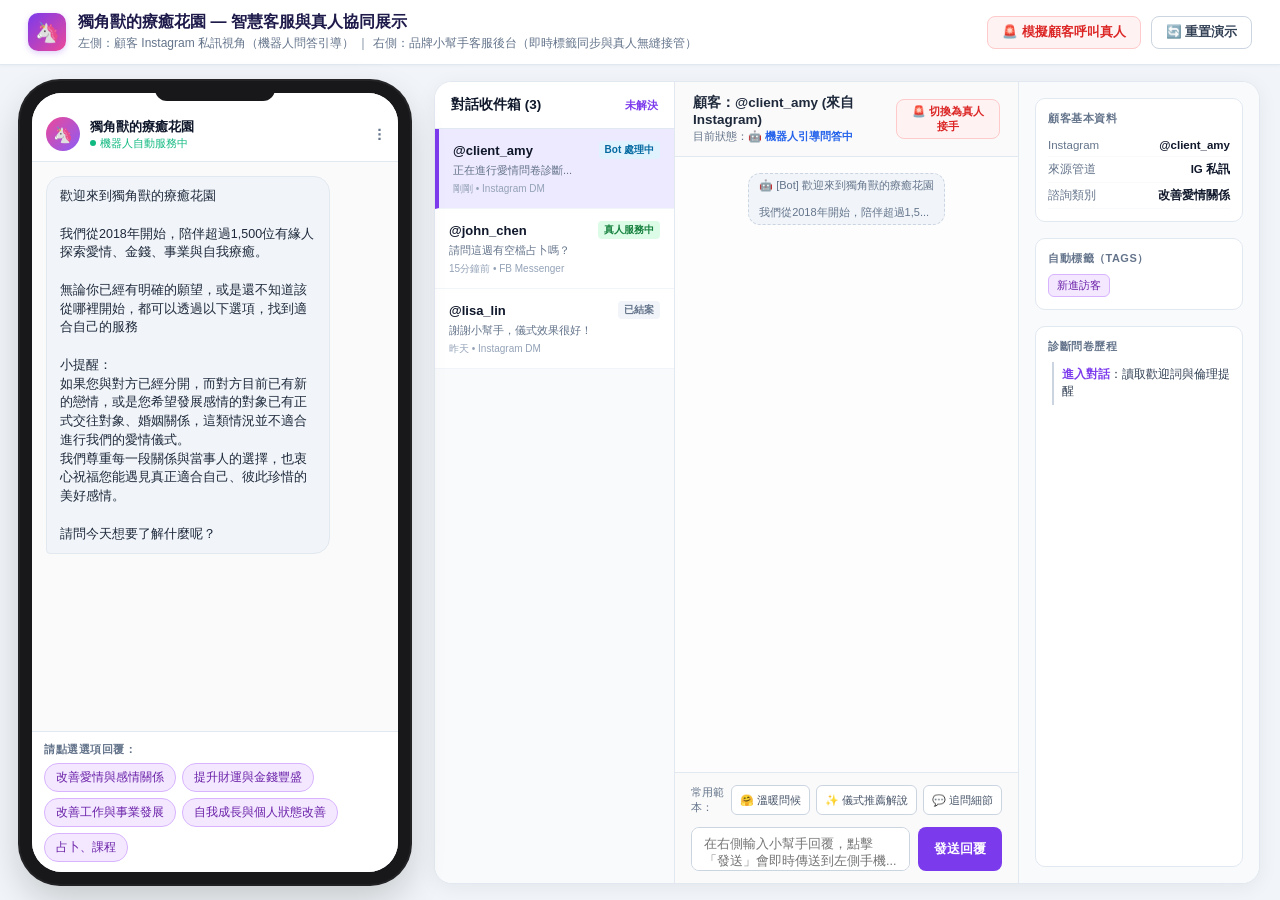
==== Demo.html @ 16fd013e "Add files via upload" ====
<!DOCTYPE html>
<html lang="zh-TW">
<head>
    <meta charset="UTF-8">
    <meta name="viewport" content="width=device-width, initial-scale=1.0">
    <title>獨角獸的療癒花園 - 智慧客服與真人協同系統演示</title>
    <style>
        :root {
            --primary: #7c3aed;
            --primary-light: #f5f3ff;
            --primary-hover: #6d28d9;
            --secondary: #ec4899;
            --bg-gray: #f1f5f9;
            --text-main: #0f172a;
            --text-sub: #64748b;
            --border: #e2e8f0;
            --ig-bubble-bot: #f1f5f9;
            --ig-bubble-user: #8b5cf6;
        }

        * {
            box-sizing: border-box;
            margin: 0;
            padding: 0;
            font-family: -apple-system, BlinkMacSystemFont, "Segoe UI", Roboto, Helvetica, Arial, sans-serif;
        }

        body {
            background-color: var(--bg-gray);
            color: var(--text-main);
            min-height: 100vh;
            display: flex;
            flex-direction: column;
            overflow-x: hidden;
        }

        /* 頂部簡潔導航欄 */
        header {
            background: #ffffff;
            border-bottom: 1px solid var(--border);
            padding: 12px 28px;
            display: flex;
            justify-content: space-between;
            align-items: center;
            box-shadow: 0 1px 3px rgba(0,0,0,0.04);
        }

        .brand-area {
            display: flex;
            align-items: center;
            gap: 12px;
        }

        .brand-icon {
            width: 38px;
            height: 38px;
            border-radius: 10px;
            background: linear-gradient(135deg, #7c3aed, #ec4899);
            display: flex;
            align-items: center;
            justify-content: center;
            font-size: 20px;
            color: white;
            box-shadow: 0 2px 6px rgba(124, 58, 237, 0.25);
        }

        .brand-title h1 {
            font-size: 16px;
            font-weight: 700;
            color: #1e1b4b;
            display: flex;
            align-items: center;
            gap: 8px;
        }

        .brand-title p {
            font-size: 12px;
            color: var(--text-sub);
            margin-top: 2px;
        }

        .header-actions {
            display: flex;
            align-items: center;
            gap: 10px;
        }

        .btn {
            padding: 7px 14px;
            border-radius: 8px;
            font-size: 12.5px;
            font-weight: 600;
            cursor: pointer;
            transition: all 0.15s;
            display: inline-flex;
            align-items: center;
            gap: 6px;
            border: none;
        }

        .btn-outline {
            background: white;
            border: 1px solid #cbd5e1;
            color: #334155;
        }

        .btn-outline:hover {
            background: #f8fafc;
            border-color: #94a3b8;
        }

        .btn-alert {
            background: #fef2f2;
            color: #dc2626;
            border: 1px solid #fecaca;
        }

        .btn-alert:hover {
            background: #fee2e2;
        }

        /* 主要雙欄展示區 */
        main {
            flex: 1;
            max-width: 1560px;
            width: 100%;
            margin: 16px auto;
            padding: 0 20px;
            display: grid;
            grid-template-columns: 390px 1fr;
            gap: 24px;
            align-items: stretch;
            height: calc(100vh - 90px);
            min-height: 720px;
        }

        /* 左側：手機外框 (Instagram DM) */
        .phone-mockup {
            background: #18181b;
            border-radius: 40px;
            padding: 12px;
            box-shadow: 0 16px 36px rgba(0,0,0,0.18), 0 0 0 2px #27272a;
            position: relative;
            display: flex;
            flex-direction: column;
            height: 100%;
        }

        .phone-inner {
            flex: 1;
            background: #ffffff;
            border-radius: 30px;
            overflow: hidden;
            display: flex;
            flex-direction: column;
            position: relative;
        }

        .phone-notch {
            height: 20px;
            background: #18181b;
            width: 120px;
            margin: 0 auto;
            border-bottom-left-radius: 12px;
            border-bottom-right-radius: 12px;
            position: absolute;
            top: 0;
            left: 50%;
            transform: translateX(-50%);
            z-index: 10;
        }

        .ig-header {
            padding: 24px 14px 10px;
            border-bottom: 1px solid var(--border);
            display: flex;
            align-items: center;
            justify-content: space-between;
            background: #fff;
        }

        .ig-profile {
            display: flex;
            align-items: center;
            gap: 10px;
        }

        .ig-avatar {
            width: 34px;
            height: 34px;
            border-radius: 50%;
            background: linear-gradient(135deg, #ec4899, #8b5cf6);
            display: flex;
            align-items: center;
            justify-content: center;
            color: white;
            font-size: 16px;
        }

        .ig-name {
            font-size: 13px;
            font-weight: 700;
        }

        .ig-status {
            font-size: 11px;
            color: #10b981;
            display: flex;
            align-items: center;
            gap: 4px;
            transition: color 0.3s;
        }

        .ig-status::before {
            content: "";
            display: inline-block;
            width: 6px;
            height: 6px;
            background: #10b981;
            border-radius: 50%;
        }

        .ig-status.human-mode {
            color: #ef4444;
        }

        .ig-status.human-mode::before {
            background: #ef4444;
        }

        .chat-area {
            flex: 1;
            padding: 14px;
            overflow-y: auto;
            display: flex;
            flex-direction: column;
            gap: 10px;
            background: #fafafa;
        }

        .msg-bubble {
            max-width: 84%;
            padding: 10px 13px;
            border-radius: 16px;
            font-size: 12.5px;
            line-height: 1.5;
            word-break: break-word;
            animation: fadeIn 0.25s ease;
        }

        @keyframes fadeIn {
            from { opacity: 0; transform: translateY(6px); }
            to { opacity: 1; transform: translateY(0); }
        }

        .bot-msg {
            background: var(--ig-bubble-bot);
            color: #1e293b;
            align-self: flex-start;
            border-bottom-left-radius: 4px;
            border: 1px solid #e2e8f0;
            white-space: pre-wrap;
        }

        .user-msg {
            background: var(--ig-bubble-user);
            color: white;
            align-self: flex-end;
            border-bottom-right-radius: 4px;
        }

        .agent-msg {
            background: #fdf2f8;
            color: #9d174d;
            border: 1.5px solid #fbcfe8;
            align-self: flex-start;
            border-bottom-left-radius: 4px;
            box-shadow: 0 2px 6px rgba(244, 63, 94, 0.08);
        }

        .agent-badge {
            display: inline-block;
            font-size: 10px;
            font-weight: 700;
            background: #f43f5e;
            color: white;
            padding: 2px 6px;
            border-radius: 4px;
            margin-bottom: 4px;
        }

        .quick-replies-area {
            padding: 10px 12px;
            background: #fff;
            border-top: 1px solid #e2e8f0;
            display: flex;
            flex-direction: column;
            gap: 6px;
            max-height: 220px;
            overflow-y: auto;
        }

        .qr-label {
            font-size: 11px;
            font-weight: 600;
            color: var(--text-sub);
            letter-spacing: 0.5px;
        }

        .qr-buttons {
            display: flex;
            flex-wrap: wrap;
            gap: 6px;
        }

        .qr-btn {
            background: #f3e8ff;
            color: #6b21a8;
            border: 1px solid #d8b4fe;
            padding: 6px 11px;
            font-size: 11.5px;
            font-weight: 500;
            border-radius: 14px;
            cursor: pointer;
            transition: all 0.15s;
            text-align: left;
        }

        .qr-btn:hover {
            background: #e9d5ff;
            border-color: #c084fc;
            transform: translateY(-1px);
        }

        .qr-btn.special-agent {
            background: #fef2f2;
            color: #b91c1c;
            border-color: #fca5a5;
            font-weight: 600;
        }

        .qr-btn.special-agent:hover {
            background: #fee2e2;
            border-color: #f87171;
        }

        .recommend-card {
            background: linear-gradient(135deg, #fdf4ff, #faf5ff);
            border: 1.5px solid #d8b4fe;
            border-radius: 14px;
            padding: 12px;
            margin-top: 6px;
            box-shadow: 0 4px 12px rgba(124, 58, 237, 0.08);
        }

        .recommend-title {
            font-size: 12.5px;
            font-weight: 700;
            color: #7e22ce;
            display: flex;
            align-items: center;
            gap: 6px;
            margin-bottom: 6px;
        }

        .recommend-body {
            font-size: 11.5px;
            color: #3b0764;
            line-height: 1.6;
            white-space: pre-wrap;
        }

        /* 右側：真人客服工作台 (Chatwoot 介面風格) */
        .chatwoot-window {
            background: white;
            border-radius: 18px;
            box-shadow: 0 4px 20px rgba(0,0,0,0.06);
            border: 1px solid var(--border);
            height: 100%;
            display: grid;
            grid-template-columns: 240px 1fr 240px;
            overflow: hidden;
        }

        /* 欄 1: 對話收件箱清單 */
        .cw-inbox-col {
            border-right: 1px solid var(--border);
            background: #f8fafc;
            display: flex;
            flex-direction: column;
        }

        .cw-inbox-header {
            padding: 14px 16px;
            border-bottom: 1px solid var(--border);
            font-weight: 700;
            font-size: 13.5px;
            display: flex;
            justify-content: space-between;
            align-items: center;
            background: #fff;
        }

        .cw-conv-list {
            flex: 1;
            overflow-y: auto;
        }

        .cw-conv-item {
            padding: 12px 14px;
            border-bottom: 1px solid #f1f5f9;
            cursor: pointer;
            transition: all 0.15s;
            background: white;
        }

        .cw-conv-item:hover {
            background: #f8fafc;
        }

        .cw-conv-item.active {
            background: #ede9fe;
            border-left: 4px solid var(--primary);
        }

        .cw-conv-name {
            font-size: 13px;
            font-weight: 700;
            display: flex;
            justify-content: space-between;
            align-items: center;
        }

        .cw-conv-preview {
            font-size: 11px;
            color: var(--text-sub);
            margin-top: 4px;
            overflow: hidden;
            text-overflow: ellipsis;
            white-space: nowrap;
        }

        .cw-status-badge {
            font-size: 10px;
            padding: 2px 6px;
            border-radius: 4px;
            font-weight: 600;
        }

        .badge-bot {
            background: #e0f2fe;
            color: #0369a1;
        }

        .badge-human-waiting {
            background: #fee2e2;
            color: #b91c1c;
            animation: pulse 1.5s infinite;
        }

        .badge-human-chatting {
            background: #dcfce7;
            color: #15803d;
        }

        @keyframes pulse {
            0% { transform: scale(0.96); opacity: 0.85; }
            50% { transform: scale(1.04); opacity: 1; }
            100% { transform: scale(0.96); opacity: 0.85; }
        }

        /* 欄 2: 中間主對話視窗 */
        .cw-chat-col {
            display: flex;
            flex-direction: column;
            background: #ffffff;
            border-right: 1px solid var(--border);
        }

        .cw-chat-header {
            padding: 12px 18px;
            border-bottom: 1px solid var(--border);
            display: flex;
            justify-content: space-between;
            align-items: center;
            background: #fafafa;
        }

        .cw-user-meta {
            font-size: 13.5px;
            font-weight: 700;
            color: #1e293b;
        }

        .cw-chat-messages {
            flex: 1;
            padding: 16px;
            overflow-y: auto;
            display: flex;
            flex-direction: column;
            gap: 10px;
            background: #fdfdfd;
        }

        .cw-bubble-system {
            align-self: center;
            background: #f1f5f9;
            color: #64748b;
            font-size: 11px;
            padding: 4px 10px;
            border-radius: 12px;
            border: 1px dashed #cbd5e1;
        }

        .cw-bubble-user {
            align-self: flex-start;
            background: #f1f5f9;
            color: #1e293b;
            padding: 8px 12px;
            border-radius: 10px;
            font-size: 12px;
            max-width: 80%;
            line-height: 1.4;
        }

        .cw-bubble-agent {
            align-self: flex-end;
            background: #ede9fe;
            color: #5b21b6;
            padding: 8px 12px;
            border-radius: 10px;
            font-size: 12px;
            max-width: 80%;
            line-height: 1.4;
            border: 1px solid #ddd6fe;
        }

        .cw-composer {
            padding: 12px 16px;
            border-top: 1px solid var(--border);
            display: flex;
            flex-direction: column;
            gap: 8px;
            background: #fafafa;
        }

        .cw-quick-canned {
            display: flex;
            gap: 6px;
            overflow-x: auto;
            padding-bottom: 4px;
        }

        .canned-btn {
            background: white;
            border: 1px solid #cbd5e1;
            color: #475569;
            padding: 4px 8px;
            border-radius: 6px;
            font-size: 11px;
            cursor: pointer;
            white-space: nowrap;
        }

        .canned-btn:hover {
            background: #f1f5f9;
            border-color: #94a3b8;
        }

        .cw-input-box {
            display: flex;
            gap: 8px;
        }

        .cw-textarea {
            flex: 1;
            border: 1px solid #cbd5e1;
            border-radius: 8px;
            padding: 8px 12px;
            font-size: 12.5px;
            resize: none;
            height: 44px;
            outline: none;
        }

        .cw-textarea:focus {
            border-color: var(--primary);
        }

        .cw-send-btn {
            background: var(--primary);
            color: white;
            border: none;
            border-radius: 8px;
            padding: 0 16px;
            font-size: 12.5px;
            font-weight: 600;
            cursor: pointer;
            transition: background 0.15s;
        }

        .cw-send-btn:hover {
            background: var(--primary-hover);
        }

        /* 欄 3: 顧客檔案與自動收集標籤 */
        .cw-profile-col {
            padding: 16px;
            background: #f8fafc;
            overflow-y: auto;
            font-size: 12px;
            display: flex;
            flex-direction: column;
            gap: 16px;
        }

        .cw-profile-card {
            background: white;
            border: 1px solid var(--border);
            border-radius: 10px;
            padding: 12px;
        }

        .cw-profile-card h5 {
            font-size: 11px;
            text-transform: uppercase;
            color: var(--text-sub);
            margin-bottom: 8px;
            letter-spacing: 0.5px;
            display: flex;
            justify-content: space-between;
        }

        .cw-attr-row {
            display: flex;
            justify-content: space-between;
            padding: 5px 0;
            border-bottom: 1px solid #f8fafc;
            font-size: 11.5px;
        }

        .cw-attr-label {
            color: var(--text-sub);
        }

        .cw-attr-val {
            font-weight: 600;
            color: var(--text-main);
            text-align: right;
            max-width: 120px;
            word-break: break-all;
        }

        .tag-list {
            display: flex;
            flex-wrap: wrap;
            gap: 6px;
        }

        .user-tag {
            background: #f3e8ff;
            border: 1px solid #d8b4fe;
            color: #6b21a8;
            padding: 3px 8px;
            border-radius: 6px;
            font-size: 11px;
            font-weight: 500;
        }

        .diagnosis-timeline {
            font-size: 11.5px;
            color: #334155;
            line-height: 1.5;
        }

        .timeline-step {
            padding: 4px 0;
            border-left: 2px solid #cbd5e1;
            padding-left: 8px;
            margin-left: 4px;
            margin-bottom: 4px;
        }

        .timeline-step strong {
            color: var(--primary);
        }
    </style>
</head>
<body>

    <header>
        <div class="brand-area">
            <div class="brand-icon">🦄</div>
            <div class="brand-title">
                <h1>獨角獸的療癒花園 — 智慧客服與真人協同展示</h1>
                <p>左側：顧客 Instagram 私訊視角（機器人問答引導） ｜ 右側：品牌小幫手客服後台（即時標籤同步與真人無縫接管）</p>
            </div>
        </div>
        <div class="header-actions">
            <button class="btn btn-alert" onclick="triggerHumanRequest()">🚨 模擬顧客呼叫真人</button>
            <button class="btn btn-outline" onclick="restartDemo()">🔄 重置演示</button>
        </div>
    </header>

    <main>
        <!-- 左側：手機外框 (Instagram DM) -->
        <div class="phone-mockup">
            <div class="phone-notch"></div>
            <div class="phone-inner">
                <div class="ig-header">
                    <div class="ig-profile">
                        <div class="ig-avatar">🦄</div>
                        <div>
                            <div class="ig-name">獨角獸的療癒花園</div>
                            <div class="ig-status" id="igStatusText">機器人自動服務中</div>
                        </div>
                    </div>
                    <div style="font-size: 18px; color: #64748b; cursor: pointer;" onclick="restartDemo()">⋮</div>
                </div>

                <div class="chat-area" id="chat"></div>

                <!-- 快速回覆按鈕區 -->
                <div class="quick-replies-area" id="quickReplies">
                    <div class="qr-label">請點選選項回覆：</div>
                    <div class="qr-buttons" id="qrButtons"></div>
                </div>
            </div>
        </div>

        <!-- 右側：真人客服工作台 (Chatwoot 介面風格) -->
        <div class="chatwoot-window">
            <!-- 欄 1: 對話收件箱清單 -->
            <div class="cw-inbox-col">
                <div class="cw-inbox-header">
                    <span>對話收件箱 (3)</span>
                    <span style="font-size: 11px; color: var(--primary); font-weight: 600;">未解決</span>
                </div>
                <div class="cw-conv-list">
                    <div class="cw-conv-item active" id="convItemActive">
                        <div class="cw-conv-name">
                            <span>@client_amy</span>
                            <span class="cw-status-badge badge-bot" id="cwConvBadge">Bot 處理中</span>
                        </div>
                        <div class="cw-conv-preview" id="cwConvPreview">正在進行愛情問卷診斷...</div>
                        <div style="font-size: 10px; color: #94a3b8; margin-top: 4px;">剛剛 • Instagram DM</div>
                    </div>

                    <div class="cw-conv-item">
                        <div class="cw-conv-name">
                            <span>@john_chen</span>
                            <span class="cw-status-badge badge-human-chatting">真人服務中</span>
                        </div>
                        <div class="cw-conv-preview">請問這週有空檔占卜嗎？</div>
                        <div style="font-size: 10px; color: #94a3b8; margin-top: 4px;">15分鐘前 • FB Messenger</div>
                    </div>

                    <div class="cw-conv-item">
                        <div class="cw-conv-name">
                            <span>@lisa_lin</span>
                            <span class="cw-status-badge" style="background:#f1f5f9; color:#64748b;">已結案</span>
                        </div>
                        <div class="cw-conv-preview">謝謝小幫手，儀式效果很好！</div>
                        <div style="font-size: 10px; color: #94a3b8; margin-top: 4px;">昨天 • Instagram DM</div>
                    </div>
                </div>
            </div>

            <!-- 欄 2: 中間對話視窗與真人回覆框 -->
            <div class="cw-chat-col">
                <div class="cw-chat-header">
                    <div>
                        <div class="cw-user-meta">顧客：@client_amy (來自 Instagram)</div>
                        <div style="font-size: 11px; color: #64748b; margin-top: 2px;">
                            目前狀態：<span id="cwHeaderStatus" style="font-weight: 600; color: #2563eb;">🤖 機器人引導問答中</span>
                        </div>
                    </div>
                    <button class="btn btn-alert" style="font-size: 11px; padding: 4px 10px;" onclick="takeoverByAgent()">🚨 切換為真人接手</button>
                </div>

                <div class="cw-chat-messages" id="cwChatMessages"></div>

                <!-- 客服輸入框與快速回覆模板 -->
                <div class="cw-composer">
                    <div class="cw-quick-canned">
                        <span style="font-size: 11px; color: #64748b; align-self: center;">常用範本：</span>
                        <button class="canned-btn" onclick="applyCanned('您好！我是小幫手佩佩，看到您目前的感情狀況，想先抱抱您，請問有什麼細節想先跟小幫手聊聊嗎？')">🤗 溫暖問候</button>
                        <button class="canned-btn" onclick="applyCanned('收到您的願望！這項能量補充儀式在我們學員中反饋非常好，通常2-3週會有明顯的氛圍改變喔！')">✨ 儀式推薦解說</button>
                        <button class="canned-btn" onclick="applyCanned('方便請教您與對方目前是否有保持最基本的傳訊呢？')">💬 追問細節</button>
                    </div>

                    <div class="cw-input-box">
                        <textarea class="cw-textarea" id="agentInput" placeholder="在右側輸入小幫手回覆，點擊「發送」會即時傳送到左側手機..."></textarea>
                        <button class="cw-send-btn" onclick="sendAgentMessage()">發送回覆</button>
                    </div>
                </div>
            </div>

            <!-- 欄 3: 顧客檔案與自動收集標籤 -->
            <div class="cw-profile-col">
                <div class="cw-profile-card">
                    <h5>顧客基本資料</h5>
                    <div class="cw-attr-row">
                        <span class="cw-attr-label">Instagram</span>
                        <span class="cw-attr-val">@client_amy</span>
                    </div>
                    <div class="cw-attr-row">
                        <span class="cw-attr-label">來源管道</span>
                        <span class="cw-attr-val">IG 私訊</span>
                    </div>
                    <div class="cw-attr-row">
                        <span class="cw-attr-label">諮詢類別</span>
                        <span class="cw-attr-val" id="profileCategory">改善愛情關係</span>
                    </div>
                </div>

                <div class="cw-profile-card">
                    <h5>自動標籤（Tags）</h5>
                    <div class="tag-list" id="profileTags">
                        <span class="user-tag">新進訪客</span>
                    </div>
                </div>

                <div class="cw-profile-card" style="flex: 1;">
                    <h5>診斷問卷歷程</h5>
                    <div class="diagnosis-timeline" id="profileTimeline">
                        <div class="timeline-step"><strong>進入對話</strong>：讀取歡迎詞與倫理提醒</div>
                    </div>
                </div>
            </div>
        </div>
    </main>

    <script>
        const FLOW_DATA = {"welcome_message": "歡迎來到獨角獸的療癒花園\n\n我們從2018年開始，陪伴超過1,500位有緣人探索愛情、金錢、事業與自我療癒。\n\n無論你已經有明確的願望，或是還不知道該從哪裡開始，都可以透過以下選項，找到適合自己的服務\n\n小提醒：\n如果您與對方已經分開，而對方目前已有新的戀情，或是您希望發展感情的對象已有正式交往對象、婚姻關係，這類情況並不適合進行我們的愛情儀式。\n我們尊重每一段關係與當事人的選擇，也衷心祝福您能遇見真正適合自己、彼此珍惜的美好感情。\n\n請問今天想要了解什麼呢？", "main_menu": ["改善愛情與感情關係", "提升財運與金錢豐盛", "改善工作與事業發展", "自我成長與個人狀態改善", "占卜、課程"], "love_relationships": [{"category_name": "已婚", "q1": {"title": "請問你目前最希望改善婚姻中的哪個部分？", "options": ["夫妻感情冷淡、缺乏親密感", "經常爭吵、溝通不順暢", "缺乏信任、安全感不足", "希望增加甜蜜、浪漫與幸福感", "希望伴侶更重視自己、願意付出", "第三者介入或外界干擾", "希望婚姻更加穩定、長久", "對方提出離婚、關係面臨危機"]}, "q2": {"title": "為了更了解你們目前的婚姻狀況，請問你們現在的相處模式是？", "options": ["目前同住，每天都有互動", "目前同住，但很少交流", "因工作或其他原因分隔兩地", "已經分居，但仍有聯絡", "已經分居，幾乎沒有聯絡", "正在討論分居或離婚", "親友介入、干擾婚姻"]}, "q3": {"title": "請問你們目前的婚姻問題，已經持續多久了？", "options": ["一個月以內", "一至三個月", "三至六個月", "半年至一年", "一至三年", "三至五年", "五年以上", "從結婚前就一直存在"]}, "q4": {"title": "如果婚姻關係能夠朝著你期待的方向改善，你最希望實現什麼願望？", "wishes": [{"option": "重新找回戀愛時的甜蜜與浪漫", "recommendation": "推薦產品：\n\n親密愛人小儀式\n30天主題式能量補充（雙方）：感情升溫／關係和諧／關係修復／穩定彼此的情感連結\n30天伴侶關係療癒"}, {"option": "希望伴侶願意共同努力、用心經營婚姻", "recommendation": "推薦產品：\n\n愛情整體關係能量調整\n30天主題式能量補充（雙方）：提升對未來的共識／減少誤會與衝突／關係和諧／關係修復\n30天伴侶關係療癒"}, {"option": "改善溝通，減少爭吵與誤會、找到共識", "recommendation": "推薦產品：\n\n愛情整體關係能量調整\n30天主題式能量補充（雙方）：提升對未來的共識／減少誤會與衝突／溝通順暢／溫柔對待彼此\n30天水星魔法儀式"}, {"option": "修復過去的傷害，重新建立信任與安全感", "recommendation": "推薦產品：\n\n愛情整體關係能量調整\n30天主題式能量補充（雙方）：關係修復／清理負面連結／穩定彼此的情感連結／放下過往心結與疙瘩\n30天伴侶關係療癒"}, {"option": "減少第三者或外界因素對婚姻的干擾", "recommendation": "推薦產品：\n\n愛情整體關係能量調整\n30天主題式能量補充（雙方）：保護關係、避免流言蜚語的介入／清理外界對關係的負向干擾／強化關係中的忠誠／提升對彼此的專一／穩定彼此的情感連結\n30天伴侶關係療癒"}, {"option": "化解離婚危機，讓婚姻重新恢復穩定", "recommendation": "推薦產品：\n\n愛情整體關係能量調整\n30天伴侶關係療癒\n30天水星魔法儀式\n30天土星魔法療癒"}]}}, {"category_name": "交往中，但感情出現問題", "q1": {"title": "請問你們目前最主要的感情問題是什麼？", "options": ["對方變得冷淡、互動減少", "經常爭吵、溝通不順暢", "缺乏信任、容易猜疑", "對方不夠主動、不願意付出", "第三者介入或外界干擾", "感情逐漸變淡、缺乏甜蜜感", "對未來沒有共識、關係停滯", "對方提出分手、關係面臨危機"]}, "q2": {"title": "請問你們目前的互動狀況是？", "options": ["每天都有聯絡，但互動冷淡", "每天都有聯絡，但經常爭吵", "偶爾聯絡，互動明顯減少", "對方經常不讀不回、逃避溝通", "遠距離交往，互動受到影響", "目前處於冷戰或暫時不聯絡", "對方提出暫時分開、需要空間", "為了同樣的問題反覆爭吵，不知道該怎麼處理", "為了邊界感爭吵"]}, "q3": {"title": "請問你們目前的感情問題，已經持續多久了？", "options": ["一個月以內", "一至三個月", "三至六個月", "半年至一年", "一至三年", "三年以上"]}, "q4": {"title": "如果感情能夠朝著你期待的方向發展，你最希望實現什麼願望？", "wishes": [{"option": "感情回溫、關係熱絡", "recommendation": "推薦產品：\n\n感情美滿小儀式\n30天主題式能量補充（雙方）：感情升溫／關係和諧／減少誤會與衝突\n30天伴侶關係療癒"}, {"option": "改善溝通方式，減少爭吵與誤會", "recommendation": "推薦產品：\n\n愛情整體關係能量調整\n30天主題式能量補充（雙方）：溝通順暢／減少誤會與衝突／提升對彼此的包容與理解\n30天水星魔法儀式"}, {"option": "修復過去的心結，重新建立信任與安全感", "recommendation": "推薦產品：\n\n聖光人際關係斷捨離-指定對象\n30天主題式能量補充（雙方）：放下過往心結與疙瘩／清理負面連結／關係修復／信任重建\n30天伴侶關係療癒"}, {"option": "減少第三者或外界因素對感情的干擾", "recommendation": "推薦產品：\n\n聖光人際關係斷捨離-指定對象（第三者）／聖光人際關係斷捨離-不指定對象（清理外界干擾）\n30天主題式能量補充（雙方）：清理外界對關係的負向干擾／保護關係、避免流言蜚語的介入／穩定彼此的情感連結\n30天土星魔法療癒"}, {"option": "希望感情更加穩定，順利進入下一個階段", "recommendation": "推薦產品：\n\n愛情整體關係能量調整\n30天主題式能量補充（雙方）：提升對未來的共識／關係健康發展／順利結婚\n30天伴侶關係療癒"}, {"option": "化解分手危機，讓彼此願意繼續經營感情", "recommendation": "推薦產品：\n\n愛情整體關係能量調整\n30天伴侶關係療癒\n30天水星魔法儀式\n30天土星魔法療癒"}]}}, {"category_name": "已經分手，希望復合", "q1": {"title": "請問你們目前最主要的復合阻礙是什麼？", "options": ["對方已經不願意聯絡", "對方封鎖我、拒絕溝通", "過去經常爭吵、累積許多心結", "第三者介入或外界干擾", "對方已經不愛我、感情變淡", "因為誤會或信任問題而分手", "不清楚對方為什麼提出分手/不願意復合"]}, "q2": {"title": "請問你們分手後，目前的聯絡狀況是？", "options": ["每天都有聯絡互動，相處跟分手前差不多", "偶爾聯絡，對方願意回覆", "偶爾聯絡，但對方態度冷淡", "已經沒有聯絡，但沒有封鎖", "對方已經封鎖我", "對方明確表示不希望再聯絡", "分手後仍然同住或有生活上的往來", "分手後仍然維持性關係", "有共同友人/工作的交集"]}, "q3": {"title": "請問你們已經分手多久了？", "options": ["一週以內", "一週至一個月", "一至三個月", "三至六個月", "半年至一年", "一至三年", "三年以上", "分分合合，已經不只一次分手"]}, "q4": {"title": "如果這段感情有機會重新開始，你目前最希望實現什麼願望？", "wishes": [{"option": "希望對方解除封鎖、恢復聯絡", "recommendation": "推薦產品：\n\n30天主題式能量補充（雙方）：增加聯絡機會／溝通順暢／關係修復／增加復合的契機／增加對彼此的想念\n30天伴侶關係療癒\n30天水星魔法儀式"}, {"option": "希望增加聯絡、重新建立互動", "recommendation": "推薦產品：\n\n愛情整體關係能量調整\n30天主題式能量補充（雙方）：增加聯絡機會／增加相處機會／穩定彼此的情感連結／增加復合的契機\n30天伴侶關係療癒"}, {"option": "希望化解過去的誤會與心結", "recommendation": "推薦產品：\n\n聖光人際關係斷捨離-指定對象\n30天主題式能量補充（雙方）：放下過往心結與疙瘩／清理負面連結／溝通順暢／增加復合的契機\n30天伴侶關係療癒"}, {"option": "希望減少第三者或外界因素的干擾", "recommendation": "推薦產品：\n\n愛情整體關係能量調整\n30天主題式能量補充（雙方）：保護關係、避免流言蜚語的介入／清理外界對關係的負向干擾／強化關係中的忠誠／提升對彼此的專一／穩定彼此的情感連結\n30天伴侶關係療癒"}, {"option": "希望順利復合，重新建立穩定的感情", "recommendation": "推薦產品：\n\n愛情整體關係能量調整\n30天主題式能量補充（雙方）：溝通順暢／穩定彼此的情感連結／提升彼此的愛意／增加復合的轉機／增加復合的契機\n30天伴侶關係療癒"}]}}, {"category_name": "曖昧中，希望進一步發展", "q1": {"title": "請問你目前最希望改善哪個部分？", "options": ["希望增加聊天與見面的機會", "希望確認交往關係", "對方忽冷忽熱、態度不明確", "擔心對方同時與其他人曖昧", "希望彼此更加親密、增加甜蜜感"]}, "q2": {"title": "請問你們目前的互動狀況是？", "options": ["每天聊天，也經常見面", "每天聊天，但很少見面", "偶爾聊天，有時會約會", "大多是我主動聯絡對方", "對方會主動，但忽冷忽熱", "最近互動明顯減少", "已經很久沒有聯絡", "曾經告白過，但被拒絕", "沒有接受對方曾經的告白"]}, "q3": {"title": "請問你們目前的曖昧關係，已經持續多久了？", "options": ["一個月以內", "一至三個月", "三至六個月", "半年至一年", "一至兩年", "兩年以上", "曾經曖昧中斷，最近重新開始互動"]}, "q4": {"title": "你最希望這段曖昧關係接下來有什麼進展？", "wishes": [{"option": "增加聊天、約會與相處的機會", "recommendation": "推薦產品：\n\n精靈魔法療癒儀式\n30天主題式能量補充（雙方）：感情升溫／增加聯絡機會／增加相處機會\n30天伴侶關係療癒"}, {"option": "希望雙方確認心意，順利成為戀人", "recommendation": "推薦產品：\n\n精靈魔法療癒儀式\n30天主題式能量補充（雙方）：穩定彼此的情感連結／關係健康發展／感情升溫\n30天伴侶關係療癒"}, {"option": "關係更親近，有機會確認交往關係", "recommendation": "推薦產品：\n\n愛情整體關係能量調整\n30天主題式能量補充（雙方）：穩定彼此的情感連結／關係健康發展／感情升溫\n30天伴侶關係療癒"}]}}, {"category_name": "單戀，希望對方喜歡自己", "q1": {"title": "請問你目前最希望改善哪個部分？", "options": ["希望對方注意到自己、提升自己對對方的吸引力", "希望增加認識與互動的機會", "希望未來能夠順利交往"]}, "q2": {"title": "請問你和喜歡的人目前是什麼關係？", "options": ["朋友，平常有互動", "同事、同學或生活圈認識的人", "網路認識，尚未實際見面", "認識但不熟悉，很少互動", "經常見面，但沒有私下聯絡", "對方知道我的心意，但沒有明確回應", "對方曾經拒絕我的告白"]}, "q3": {"title": "請問你喜歡對方多久了？", "options": ["一個月以內", "一至三個月", "三至六個月", "半年至一年", "一至兩年", "兩至五年", "五年以上"]}, "q4": {"title": "如果你和喜歡的人能夠有更多發展，你最希望實現什麼願望？", "wishes": [{"option": "增加認識、聊天與相處的機會", "recommendation": "推薦產品：\n\n感情美滿小儀式\n30天主題式能量補充（雙方）：增加相處機會／增加聯絡機會／感情升溫／減少關係裡的內耗\n30天伴侶關係療癒"}, {"option": "提升自己的魅力，讓對方有機會注意到我", "recommendation": "推薦產品：\n\n感情美滿小儀式\n30天主題式能量補充（雙方）：增加對彼此的想念／感情升溫／減少關係裡的內耗\n15天愛情天使祝福能量傳送"}, {"option": "希望彼此有更多單獨約會的機會", "recommendation": "推薦產品：\n\n強效版感情小儀式\n30天主題式能量補充（雙方）：增加相處機會／增加聯絡機會／感情升溫\n15天愛情天使祝福能量傳送"}]}}, {"category_name": "單身，希望遇見理想對象", "q1": {"title": "請問你目前最希望改善哪個部分？", "options": ["吸引適合自己的理想伴侶", "提升個人魅力與吸引力", "改善總是遇到不適合對象的情況", "放下過去感情帶來的影響", "提升自信與感情中的安全感"]}, "q2": {"title": "請問你目前的感情狀態比較接近哪一種？", "options": ["已經單身一段時間，生活圈較少認識新對象", "有認識新對象，但很難發展成穩定關係", "經常遇到不適合或不認真的對象", "有桃花機會，但自己不容易心動", "想談戀愛，但對感情缺乏信心", "過去的感情仍然影響自己", "母胎單身，不知道怎麼開啟戀情"]}, "q3": {"title": "請問你目前已經單身多久了？", "options": ["三個月以內", "三至六個月", "半年至一年", "一至三年", "三至五年", "五年以上", "從來沒有交往經驗"]}, "q4": {"title": "你最希望接下來的感情生活有什麼改變？", "wishes": [{"option": "增加桃花機會，認識更多適合的對象", "recommendation": "推薦產品：\n\n強效版感情小儀式\n30天主題式能量補充（個人）：提升桃花運勢／提升自信心／提升自我價值（配得感）／清理自我毀滅的傾向／愛自己\n30天生命道路校正"}, {"option": "提升個人魅力、自信與吸引力", "recommendation": "推薦產品：\n\n強效版豐盛小儀式\n30天主題式能量補充（個人）：提升桃花運勢／提升自信心／提升自我價值（配得感）／情緒平衡／愛自己\n30天富饒能量調整"}, {"option": "改善反覆遇到不適合對象的情況", "recommendation": "推薦產品：\n\n聖光人際關係斷捨離-不指定對象\n30天主題式能量補充（個人）：將愛的負面信念轉化為正向信念／提升自信心／提升自我價值（配得感）／清理重複卡關的模式／愛自己\n30天生命道路校正"}, {"option": "放下過去的感情傷害，重新敞開心扉", "recommendation": "推薦產品：\n\n聖光人際關係斷捨離-指定對象\n30天主題式能量補充（個人）：提升自信心／提升自我價值（配得感）／消融對自己的詛咒（唱雖自己、總是說自己不好、說很多貶低自己的話）／愛自己／清理負面的預設／清理負面想法與情緒／清理糾結、內耗的循環／清理自我批判的傾向\n30天生命道路校正\n30天土星魔法療癒"}, {"option": "建立健康的感情觀與安全感", "recommendation": "推薦產品：\n\n遠距祝福能量傳送\n30天主題式能量補充（個人）：將愛的負面信念轉化為正向信念／提升自信心／提升自我價值（配得感）／情緒平衡／愛自己\n30天生命道路校正"}, {"option": "提升配得感，吸引善待自己的對象", "recommendation": "推薦產品：\n\n遠距祝福能量傳送\n30天主題式能量補充（個人）：將愛的負面信念轉化為正向信念／提升自信心／提升自我價值（配得感）／提升桃花運勢／愛自己\n30天富饒能量調整"}]}}, {"category_name": "想放下過去的感情", "q1": {"title": "請問你目前的狀態是什麼？", "options": ["還是很想念對方、無法停止思念", "對過去的傷害與委屈耿耿於懷", "無法接受分手或關係結束", "對對方仍然抱有期待", "容易反覆查看對方的動態", "因為過去的感情而失去自信", "害怕再次受傷、不敢開始新感情", "希望徹底放下心結、迎接新戀情"]}, "q2": {"title": "請問過去的感情，對你造成什麼影響？", "options": ["曾經被對方PUA，導致沒自信、不敢再對別人敞開心扉", "過去的陰影影響現在的感情", "想要把重心放在自己身上", "不甘心、無法接受過去的經歷", "對過去產生仇恨值，希望自己能恢復平靜"]}, "q3": {"title": "請問過去這段感情，已經影響你多久了？", "options": ["一個月以內", "一至三個月", "三至六個月", "半年至一年", "一至三年", "三至五年", "五年以上", "雖然已經過去很久，但最近又被觸發"]}, "q4": {"title": "如果能夠慢慢走出過去的感情，你最希望自己有什麼改變？", "wishes": [{"option": "減少對對方的想念與依戀，找回自己的生活", "recommendation": "推薦產品：\n\n聖光人際關係斷捨離-指定對象\n30天主題式能量補充（個人）：減少得失心／提升自信心／提升自我價值（配得感）／將抱怨轉化為祝福／愛自己\n30天生命道路校正"}, {"option": "放下過去的委屈、憤怒與不甘心", "recommendation": "推薦產品：\n\n聖光人際關係斷捨離-指定對象\n30天主題式能量補充（個人）：將愛的負面信念轉化為正向信念／提升自我尊重（提升對自己與他人的對自己的尊重）／提升自我價值（配得感）／將抱怨轉化為祝福／愛自己\n30天土星魔法療癒"}, {"option": "接受關係已經結束，不再反覆期待", "recommendation": "推薦產品：\n\n聖光人際關係斷捨離-指定對象\n30天主題式能量補充（個人）：提升桃花運勢／提升自信心／提升自我價值（配得感）／情緒平衡／愛自己／減少得失心\n30天生命道路校正"}, {"option": "修復過去受傷的自信與自我價值", "recommendation": "推薦產品：\n\n遠距祝福能量傳送\n30天主題式能量補充（個人）：將愛的負面信念轉化為正向信念／提升自信心／提升自我價值（配得感）／情緒平衡／愛自己\n30天生命道路校正"}, {"option": "重新敞開心扉，迎接新的感情", "recommendation": "推薦產品：\n\n感情美滿小儀式\n30天主題式能量補充（個人）：提升桃花運勢／提升自信心／提升自我價值（配得感）／愛自己\n七天強效版能量補充（愛情／大型）"}]}}, {"category_name": "想跟對方和平分手／離婚", "q1": {"title": "請問你目前最希望改善哪個部分？", "options": ["希望對方能夠接受分手／離婚", "希望減少爭吵與情緒衝突", "希望雙方能夠理性溝通、達成共識", "希望順利結束關係、減少糾纏", "希望減少分手／離婚對孩子或家人的影響", "希望放下愧疚、恐懼與心理壓力"]}, "q2": {"title": "請問你們目前的關係進展到哪個階段？", "options": ["我想分開，但還沒有告訴對方", "已經提出分手／離婚，但對方不同意", "雙方都有分開的想法，但尚未達成共識", "對方情緒反應較大，難以好好溝通", "因為孩子、家庭或財務問題而無法順利分開", "已經分開，但對方仍持續聯絡或糾纏", "覺得自己虧欠對方、有愧疚感", "兩人的利益關係難以分割"]}, "q3": {"title": "請問你想結束這段關係的念頭，已經持續多久了？", "options": ["最近一個月才開始有這個想法", "一至三個月", "三至六個月", "半年至一年", "一至三年", "三年以上"]}, "q4": {"title": "如果能夠順利結束這段關係，你最希望達成什麼結果？", "wishes": [{"option": "希望對方理解並接受分手／離婚的決定", "recommendation": "推薦產品：\n\n聖光人際關係斷捨離-指定對象\n30天主題式能量補充（雙方）：順利分手／順利離婚／放下過往心結與疙瘩／清理負面連結／溝通順暢\n30天土星魔法療癒"}, {"option": "減少彼此的爭吵、衝突與情緒傷害", "recommendation": "推薦產品：\n\n聖光人際關係斷捨離-指定對象\n30天主題式能量補充（雙方）：順利分手／順利離婚／放下過往心結與疙瘩／清理負面連結／溝通順暢\n30天土星魔法療癒"}, {"option": "希望雙方能夠理性溝通，達成分開的共識", "recommendation": "推薦產品：\n\n聖光人際關係斷捨離-指定對象\n30天主題式能量補充（雙方）：順利分手／順利離婚／放下過往心結與疙瘩／清理負面連結／溝通順暢／順利和解\n30天土星魔法療癒"}, {"option": "希望順利處理共同生活、家庭與財務問題", "recommendation": "推薦產品：\n\n聖光人際關係斷捨離-指定對象\n30天主題式能量補充（雙方）：順利分手／順利離婚／放下過往心結與疙瘩／清理負面連結／溝通順暢／順利和解\n30天土星魔法療癒"}, {"option": "希望減少分開對孩子及家人的影響", "recommendation": "推薦產品：\n\n聖光人際關係斷捨離-指定對象\n30天主題式能量補充（雙方）：順利分手／順利離婚／放下過往心結與疙瘩／清理負面連結／溝通順暢／順利和解\n30天土星魔法療癒"}, {"option": "希望對方尊重彼此的界線，不再糾纏", "recommendation": "推薦產品：\n\n聖光人際關係斷捨離-指定對象\n30天主題式能量補充（雙方）：順利分手／順利離婚／放下過往心結與疙瘩／清理負面連結／溝通順暢／順利和解\n30天土星魔法療癒"}, {"option": "放下愧疚、恐懼與心理壓力，安心做出決定", "recommendation": "推薦產品：\n\n聖光人際關係斷捨離-指定對象\n30天主題式能量補充（雙方）：順利分手／順利離婚／放下過往心結與疙瘩／清理負面連結／溝通順暢／順利和解\n30天土星魔法療癒"}, {"option": "希望和平結束關係，祝福雙方都能重新開始", "recommendation": "推薦產品：\n\n聖光人際關係斷捨離-指定對象\n30天主題式能量補充（雙方）：順利分手／順利離婚／放下過往心結與疙瘩／清理負面連結／溝通順暢／順利和解\n30天土星魔法療癒"}]}}]};

        let currentCategory = null;
        let isAgentTakeover = false;

        // 手機端新增訊息
        function addMobileMsg(sender, text, isAgent = false, isHtml = false) {
            const chat = document.getElementById('chat');
            const bubble = document.createElement('div');
            
            if (isAgent) {
                bubble.className = 'msg-bubble agent-msg';
                bubble.innerHTML = `<span class="agent-badge">👩‍💼 真人小幫手佩佩</span><br>${text}`;
            } else {
                bubble.className = 'msg-bubble ' + (sender === 'bot' ? 'bot-msg' : 'user-msg');
                if (isHtml) bubble.innerHTML = text;
                else bubble.innerText = text;
            }
            
            chat.appendChild(bubble);
            chat.scrollTop = chat.scrollHeight;

            // 同步至右側客服工作台
            syncToAgentDashboard(sender, text, isAgent);
        }

        // 同步訊息至右側客服工作台
        function syncToAgentDashboard(sender, text, isAgent) {
            const cwBox = document.getElementById('cwChatMessages');
            const bubble = document.createElement('div');

            if (isAgent) {
                bubble.className = 'cw-bubble-agent';
                bubble.innerHTML = `<strong>👩‍💼 小幫手佩佩：</strong> ${text}`;
            } else if (sender === 'user') {
                bubble.className = 'cw-bubble-user';
                bubble.innerHTML = `<strong>@client_amy：</strong> ${text}`;
                document.getElementById('cwConvPreview').innerText = text;
            } else {
                bubble.className = 'cw-bubble-system';
                bubble.innerText = `🤖 [Bot] ${text.length > 32 ? text.substring(0, 32) + '...' : text}`;
            }

            cwBox.appendChild(bubble);
            cwBox.scrollTop = cwBox.scrollHeight;
        }

        // 設定快速回覆按鈕
        function setQuickReplies(buttons, showAgentBtn = true) {
            const container = document.getElementById('qrButtons');
            container.innerHTML = '';
            
            buttons.forEach(btn => {
                const b = document.createElement('button');
                b.className = 'qr-btn';
                b.innerText = btn.label;
                b.onclick = () => btn.action();
                container.appendChild(b);
            });

            if (showAgentBtn) {
                const agentBtn = document.createElement('button');
                agentBtn.className = 'qr-btn special-agent';
                agentBtn.innerText = '🙋 轉接真人小幫手';
                agentBtn.onclick = () => triggerHumanRequest();
                container.appendChild(agentBtn);
            }

            document.getElementById('quickReplies').scrollTop = 0;
        }

        // 加入標籤
        function addTag(tagName) {
            const tagContainer = document.getElementById('profileTags');
            const t = document.createElement('span');
            t.className = 'user-tag';
            t.innerText = tagName;
            tagContainer.appendChild(t);
        }

        // 加入時間軸
        function addTimeline(stepName, content) {
            const timeline = document.getElementById('profileTimeline');
            const item = document.createElement('div');
            item.className = 'timeline-step';
            item.innerHTML = `<strong>${stepName}</strong>：${content}`;
            timeline.appendChild(item);
        }

        // 重置演示
        function restartDemo() {
            document.getElementById('chat').innerHTML = '';
            document.getElementById('cwChatMessages').innerHTML = '';
            document.getElementById('profileTags').innerHTML = '<span class="user-tag">新進訪客</span>';
            document.getElementById('profileTimeline').innerHTML = '<div class="timeline-step"><strong>進入對話</strong>：讀取歡迎詞與倫理提醒</div>';
            document.getElementById('profileCategory').innerText = '改善愛情關係';
            
            isAgentTakeover = false;
            document.getElementById('igStatusText').innerText = '機器人自動服務中';
            document.getElementById('igStatusText').classList.remove('human-mode');
            document.getElementById('cwConvBadge').className = 'cw-status-badge badge-bot';
            document.getElementById('cwConvBadge').innerText = 'Bot 處理中';
            document.getElementById('cwHeaderStatus').innerHTML = '🤖 機器人引導問答中';
            document.getElementById('cwHeaderStatus').style.color = '#2563eb';

            // 發送迎賓詞
            addMobileMsg('bot', FLOW_DATA.welcome_message);

            const mainButtons = FLOW_DATA.main_menu.map(item => ({
                label: item,
                action: () => handleMainMenu(item)
            }));

            setQuickReplies(mainButtons, false);
        }

        // 選擇主選單
        function handleMainMenu(item) {
            addMobileMsg('user', item);
            addTag(item);
            addTimeline('主選單', item);

            if (item === '改善愛情與感情關係') {
                setTimeout(() => {
                    addMobileMsg('bot', '了解！請告訴我您目前的感情狀態，以利為您推薦最適合的療癒方案：');
                    const catButtons = FLOW_DATA.love_relationships.map(cat => ({
                        label: cat.category_name,
                        action: () => handleSelectCategory(cat)
                    }));
                    setQuickReplies(catButtons, true);
                }, 300);
            } else {
                setTimeout(() => {
                    addMobileMsg('bot', `您選擇了【${item}】，此專區方案目前規劃中，歡迎點選「改善愛情與感情關係」體驗完整診斷漏斗！`);
                    restartDemo();
                }, 300);
            }
        }

        // 選擇 8 大感情狀態
        function handleSelectCategory(cat) {
            currentCategory = cat;
            addMobileMsg('user', cat.category_name);
            addTag(cat.category_name);
            document.getElementById('profileCategory').innerText = cat.category_name;
            addTimeline('感情狀態', cat.category_name);

            setTimeout(() => {
                addMobileMsg('bot', cat.q1.title);
                const q1Btns = cat.q1.options.map(opt => ({
                    label: opt.length > 20 ? opt.substring(0, 19) + '…' : opt,
                    action: () => handleQ1(opt)
                }));
                setQuickReplies(q1Btns, true);
            }, 300);
        }

        function handleQ1(answer) {
            addMobileMsg('user', answer);
            addTag(answer);
            addTimeline('Q1 核心問題', answer);

            setTimeout(() => {
                addMobileMsg('bot', currentCategory.q2.title);
                const q2Btns = currentCategory.q2.options.map(opt => ({
                    label: opt.length > 20 ? opt.substring(0, 19) + '…' : opt,
                    action: () => handleQ2(opt)
                }));
                setQuickReplies(q2Btns, true);
            }, 300);
        }

        function handleQ2(answer) {
            addMobileMsg('user', answer);
            addTag(answer);
            addTimeline('Q2 相處現況', answer);

            setTimeout(() => {
                addMobileMsg('bot', currentCategory.q3.title);
                const q3Btns = currentCategory.q3.options.map(opt => ({
                    label: opt,
                    action: () => handleQ3(opt)
                }));
                setQuickReplies(q3Btns, true);
            }, 300);
        }

        function handleQ3(answer) {
            addMobileMsg('user', answer);
            addTag(answer);
            addTimeline('Q3 持續時間', answer);

            setTimeout(() => {
                addMobileMsg('bot', currentCategory.q4.title);
                const wishBtns = currentCategory.q4.wishes.map(item => ({
                    label: item.option.length > 20 ? item.option.substring(0, 19) + '…' : item.option,
                    action: () => handleQ4(item)
                }));
                setQuickReplies(wishBtns, true);
            }, 300);
        }

        function handleQ4(wishObj) {
            addMobileMsg('user', wishObj.option);
            addTag('願望：' + wishObj.option);
            addTimeline('Q4 最終願望', wishObj.option);
            addTimeline('推薦方案', wishObj.recommendation.split('\n')[2] || '專屬能量調整');

            setTimeout(() => {
                const cardHtml = `
                    <div class="recommend-card">
                        <div class="recommend-title">✨ 為您量身推薦適合的儀式服務</div>
                        <div class="recommend-body">${wishObj.recommendation}</div>
                        <div style="margin-top: 10px; font-size: 11px; color: #7e22ce;">💌 若想進一步預約或了解細節，可直接點選下方轉接小幫手！</div>
                    </div>
                `;
                addMobileMsg('bot', cardHtml, false, true);

                setQuickReplies([
                    { label: '🔄 重新體驗問卷', action: () => restartDemo() }
                ], true);
            }, 350);
        }

        // 轉接真人小幫手
        function triggerHumanRequest() {
            addMobileMsg('user', '我想轉接真人小幫手諮詢');
            isAgentTakeover = true;

            setTimeout(() => {
                addMobileMsg('bot', '好的！已為您通知線上小幫手，佩佩馬上過來陪伴您～請稍候片刻！');

                // 更新狀態
                document.getElementById('igStatusText').innerText = '👩‍💼 小幫手佩佩已連線';
                document.getElementById('igStatusText').classList.add('human-mode');

                document.getElementById('cwConvBadge').className = 'cw-status-badge badge-human-waiting';
                document.getElementById('cwConvBadge').innerText = '🚨 呼叫真人';

                document.getElementById('cwHeaderStatus').innerHTML = '<span style="color:#dc2626;">🚨 客戶呼叫真人！請在下方輸入回覆</span>';
                addTag('呼叫真人');
                addTimeline('轉接狀態', '客戶點選轉接真人客服');
            }, 300);
        }

        // 客服後台強制切換為真人接手
        function takeoverByAgent() {
            triggerHumanRequest();
            alert('已將對話切換為真人接手模式！您可以在右下方輸入文字並發送給顧客。');
        }

        // 常用範本快速填入
        function applyCanned(text) {
            document.getElementById('agentInput').value = text;
        }

        // 真人發送訊息
        function sendAgentMessage() {
            const input = document.getElementById('agentInput');
            const text = input.value.trim();
            if (!text) return;

            addMobileMsg('agent', text, true);
            input.value = '';

            document.getElementById('cwConvBadge').className = 'cw-status-badge badge-human-chatting';
            document.getElementById('cwConvBadge').innerText = '真人對話中';
            document.getElementById('cwHeaderStatus').innerHTML = '<span style="color:#15803d; font-weight:700;">👩‍💼 由小幫手佩佩接管中</span>';
        }

        window.onload = function() {
            restartDemo();
        };
    </script>
</body>
</html>
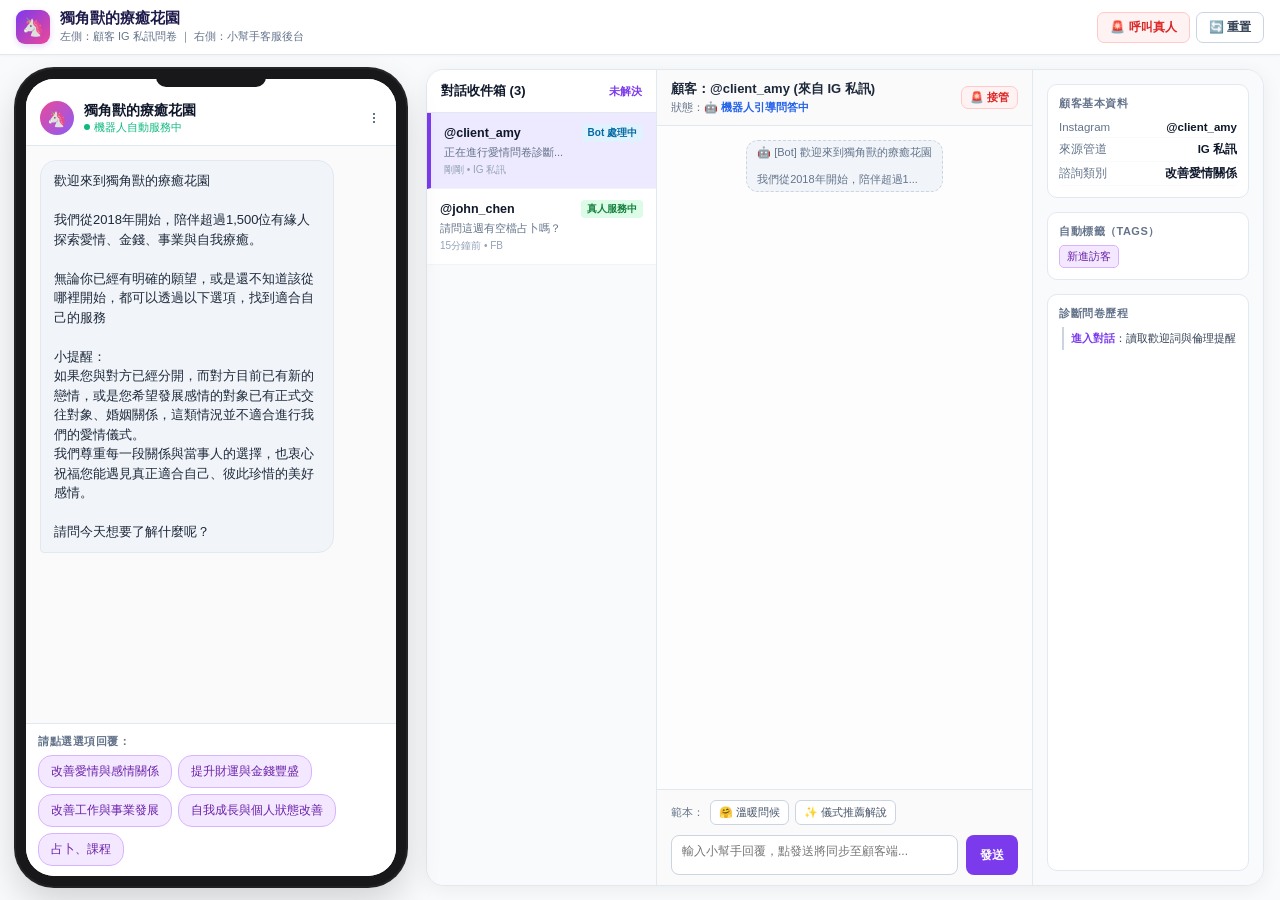
==== commit 6aac2ca1: "Add files via upload" ====
--- a/Demo.html
+++ b/Demo.html
@@ -2,15 +2,15 @@
 <html lang="zh-TW">
 <head>
     <meta charset="UTF-8">
-    <meta name="viewport" content="width=device-width, initial-scale=1.0">
-    <title>獨角獸的療癒花園 - 智慧客服與真人協同系統演示</title>
+    <meta name="viewport" content="width=device-width, initial-scale=1.0, maximum-scale=1.0, user-scalable=no, viewport-fit=cover">
+    <title>獨角獸的療癒花園 - 客服機器人展示</title>
     <style>
         :root {
             --primary: #7c3aed;
             --primary-light: #f5f3ff;
             --primary-hover: #6d28d9;
             --secondary: #ec4899;
-            --bg-gray: #f1f5f9;
+            --bg-gray: #f8fafc;
             --text-main: #0f172a;
             --text-sub: #64748b;
             --border: #e2e8f0;
@@ -23,6 +23,7 @@
             margin: 0;
             padding: 0;
             font-family: -apple-system, BlinkMacSystemFont, "Segoe UI", Roboto, Helvetica, Arial, sans-serif;
+            -webkit-tap-highlight-color: transparent;
         }
 
         body {
@@ -34,47 +35,49 @@
             overflow-x: hidden;
         }
 
-        /* 頂部簡潔導航欄 */
+        /* 頂部簡潔品牌列 */
         header {
             background: #ffffff;
             border-bottom: 1px solid var(--border);
-            padding: 12px 28px;
+            padding: 10px 16px;
             display: flex;
             justify-content: space-between;
             align-items: center;
-            box-shadow: 0 1px 3px rgba(0,0,0,0.04);
+            box-shadow: 0 1px 3px rgba(0,0,0,0.03);
+            position: sticky;
+            top: 0;
+            z-index: 100;
         }
 
         .brand-area {
             display: flex;
             align-items: center;
-            gap: 12px;
+            gap: 10px;
         }
 
         .brand-icon {
-            width: 38px;
-            height: 38px;
-            border-radius: 10px;
+            width: 34px;
+            height: 34px;
+            border-radius: 9px;
             background: linear-gradient(135deg, #7c3aed, #ec4899);
             display: flex;
             align-items: center;
             justify-content: center;
-            font-size: 20px;
+            font-size: 18px;
             color: white;
-            box-shadow: 0 2px 6px rgba(124, 58, 237, 0.25);
+            box-shadow: 0 2px 6px rgba(124, 58, 237, 0.2);
+            flex-shrink: 0;
         }
 
         .brand-title h1 {
-            font-size: 16px;
+            font-size: 14.5px;
             font-weight: 700;
             color: #1e1b4b;
-            display: flex;
-            align-items: center;
-            gap: 8px;
+            line-height: 1.2;
         }
 
         .brand-title p {
-            font-size: 12px;
+            font-size: 11px;
             color: var(--text-sub);
             margin-top: 2px;
         }
@@ -82,20 +85,21 @@
         .header-actions {
             display: flex;
             align-items: center;
-            gap: 10px;
+            gap: 6px;
         }
 
         .btn {
-            padding: 7px 14px;
-            border-radius: 8px;
-            font-size: 12.5px;
+            padding: 6px 12px;
+            border-radius: 7px;
+            font-size: 12px;
             font-weight: 600;
             cursor: pointer;
             transition: all 0.15s;
             display: inline-flex;
             align-items: center;
-            gap: 6px;
+            gap: 5px;
             border: none;
+            white-space: nowrap;
         }
 
         .btn-outline {
@@ -104,9 +108,8 @@
             color: #334155;
         }
 
-        .btn-outline:hover {
-            background: #f8fafc;
-            border-color: #94a3b8;
+        .btn-outline:active {
+            background: #f1f5f9;
         }
 
         .btn-alert {
@@ -115,31 +118,122 @@
             border: 1px solid #fecaca;
         }
 
-        .btn-alert:hover {
+        .btn-alert:active {
             background: #fee2e2;
         }
 
-        /* 主要雙欄展示區 */
+        /* 手機專屬：視角切換器 (Segmented Control) */
+        .mobile-view-switcher {
+            display: none;
+            background: #ffffff;
+            padding: 6px 14px;
+            border-bottom: 1px solid var(--border);
+            position: sticky;
+            top: 55px;
+            z-index: 90;
+        }
+
+        .switcher-box {
+            display: flex;
+            background: #f1f5f9;
+            padding: 3px;
+            border-radius: 9px;
+            position: relative;
+        }
+
+        .switcher-tab {
+            flex: 1;
+            text-align: center;
+            padding: 7px 0;
+            font-size: 12.5px;
+            font-weight: 600;
+            color: #64748b;
+            border-radius: 7px;
+            cursor: pointer;
+            transition: all 0.2s;
+            display: flex;
+            align-items: center;
+            justify-content: center;
+            gap: 6px;
+            position: relative;
+        }
+
+        .switcher-tab.active {
+            background: #ffffff;
+            color: var(--primary);
+            box-shadow: 0 1px 3px rgba(0,0,0,0.08);
+        }
+
+        .badge-dot {
+            width: 7px;
+            height: 7px;
+            background: #ef4444;
+            border-radius: 50%;
+            display: none;
+        }
+
+        .badge-dot.show {
+            display: inline-block;
+            animation: pulse 1.5s infinite;
+        }
+
+        /* 浮動提示 Toast */
+        .toast-banner {
+            display: none;
+            position: fixed;
+            top: 105px;
+            left: 50%;
+            transform: translateX(-50%);
+            background: #1e1b4b;
+            color: white;
+            padding: 9px 16px;
+            border-radius: 30px;
+            font-size: 12px;
+            font-weight: 500;
+            box-shadow: 0 8px 20px rgba(0,0,0,0.2);
+            z-index: 1000;
+            align-items: center;
+            gap: 10px;
+            cursor: pointer;
+            animation: slideDown 0.3s ease;
+            max-width: 90%;
+        }
+
+        @keyframes slideDown {
+            from { transform: translate(-50%, -15px); opacity: 0; }
+            to { transform: translate(-50%, 0); opacity: 1; }
+        }
+
+        .toast-btn {
+            background: var(--secondary);
+            color: white;
+            padding: 3px 8px;
+            border-radius: 12px;
+            font-size: 11px;
+            font-weight: 700;
+        }
+
+        /* 主容器 */
         main {
             flex: 1;
             max-width: 1560px;
             width: 100%;
-            margin: 16px auto;
-            padding: 0 20px;
+            margin: 0 auto;
+            padding: 14px 16px;
             display: grid;
             grid-template-columns: 390px 1fr;
-            gap: 24px;
+            gap: 20px;
             align-items: stretch;
-            height: calc(100vh - 90px);
-            min-height: 720px;
+            height: calc(100vh - 75px);
+            min-height: 650px;
         }
 
         /* 左側：手機外框 (Instagram DM) */
         .phone-mockup {
             background: #18181b;
-            border-radius: 40px;
-            padding: 12px;
-            box-shadow: 0 16px 36px rgba(0,0,0,0.18), 0 0 0 2px #27272a;
+            border-radius: 38px;
+            padding: 10px;
+            box-shadow: 0 16px 36px rgba(0,0,0,0.16), 0 0 0 2px #27272a;
             position: relative;
             display: flex;
             flex-direction: column;
@@ -149,7 +243,7 @@
         .phone-inner {
             flex: 1;
             background: #ffffff;
-            border-radius: 30px;
+            border-radius: 28px;
             overflow: hidden;
             display: flex;
             flex-direction: column;
@@ -157,12 +251,12 @@
         }
 
         .phone-notch {
-            height: 20px;
+            height: 18px;
             background: #18181b;
-            width: 120px;
+            width: 110px;
             margin: 0 auto;
-            border-bottom-left-radius: 12px;
-            border-bottom-right-radius: 12px;
+            border-bottom-left-radius: 10px;
+            border-bottom-right-radius: 10px;
             position: absolute;
             top: 0;
             left: 50%;
@@ -171,12 +265,13 @@
         }
 
         .ig-header {
-            padding: 24px 14px 10px;
+            padding: 22px 14px 10px;
             border-bottom: 1px solid var(--border);
             display: flex;
             align-items: center;
             justify-content: space-between;
             background: #fff;
+            flex-shrink: 0;
         }
 
         .ig-profile {
@@ -195,10 +290,11 @@
             justify-content: center;
             color: white;
             font-size: 16px;
+            flex-shrink: 0;
         }
 
         .ig-name {
-            font-size: 13px;
+            font-size: 13.5px;
             font-weight: 700;
         }
 
@@ -239,10 +335,10 @@
         }
 
         .msg-bubble {
-            max-width: 84%;
+            max-width: 86%;
             padding: 10px 13px;
             border-radius: 16px;
-            font-size: 12.5px;
+            font-size: 13px;
             line-height: 1.5;
             word-break: break-word;
             animation: fadeIn 0.25s ease;
@@ -275,7 +371,7 @@
             border: 1.5px solid #fbcfe8;
             align-self: flex-start;
             border-bottom-left-radius: 4px;
-            box-shadow: 0 2px 6px rgba(244, 63, 94, 0.08);
+            box-shadow: 0 2px 6px rgba(244, 63, 94, 0.06);
         }
 
         .agent-badge {
@@ -296,8 +392,9 @@
             display: flex;
             flex-direction: column;
             gap: 6px;
-            max-height: 220px;
+            max-height: 230px;
             overflow-y: auto;
+            flex-shrink: 0;
         }
 
         .qr-label {
@@ -317,19 +414,19 @@
             background: #f3e8ff;
             color: #6b21a8;
             border: 1px solid #d8b4fe;
-            padding: 6px 11px;
-            font-size: 11.5px;
+            padding: 7px 12px;
+            font-size: 12px;
             font-weight: 500;
             border-radius: 14px;
             cursor: pointer;
             transition: all 0.15s;
             text-align: left;
-        }
-
-        .qr-btn:hover {
+            touch-action: manipulation;
+        }
+
+        .qr-btn:active {
             background: #e9d5ff;
-            border-color: #c084fc;
-            transform: translateY(-1px);
+            transform: scale(0.98);
         }
 
         .qr-btn.special-agent {
@@ -339,9 +436,8 @@
             font-weight: 600;
         }
 
-        .qr-btn.special-agent:hover {
+        .qr-btn.special-agent:active {
             background: #fee2e2;
-            border-color: #f87171;
         }
 
         .recommend-card {
@@ -354,7 +450,7 @@
         }
 
         .recommend-title {
-            font-size: 12.5px;
+            font-size: 13px;
             font-weight: 700;
             color: #7e22ce;
             display: flex;
@@ -364,7 +460,7 @@
         }
 
         .recommend-body {
-            font-size: 11.5px;
+            font-size: 12px;
             color: #3b0764;
             line-height: 1.6;
             white-space: pre-wrap;
@@ -378,7 +474,7 @@
             border: 1px solid var(--border);
             height: 100%;
             display: grid;
-            grid-template-columns: 240px 1fr 240px;
+            grid-template-columns: 230px 1fr 230px;
             overflow: hidden;
         }
 
@@ -391,10 +487,10 @@
         }
 
         .cw-inbox-header {
-            padding: 14px 16px;
+            padding: 12px 14px;
             border-bottom: 1px solid var(--border);
             font-weight: 700;
-            font-size: 13.5px;
+            font-size: 13px;
             display: flex;
             justify-content: space-between;
             align-items: center;
@@ -407,14 +503,14 @@
         }
 
         .cw-conv-item {
-            padding: 12px 14px;
+            padding: 11px 13px;
             border-bottom: 1px solid #f1f5f9;
             cursor: pointer;
             transition: all 0.15s;
             background: white;
         }
 
-        .cw-conv-item:hover {
+        .cw-conv-item:active {
             background: #f8fafc;
         }
 
@@ -424,7 +520,7 @@
         }
 
         .cw-conv-name {
-            font-size: 13px;
+            font-size: 12.5px;
             font-weight: 700;
             display: flex;
             justify-content: space-between;
@@ -434,7 +530,7 @@
         .cw-conv-preview {
             font-size: 11px;
             color: var(--text-sub);
-            margin-top: 4px;
+            margin-top: 3px;
             overflow: hidden;
             text-overflow: ellipsis;
             white-space: nowrap;
@@ -478,7 +574,7 @@
         }
 
         .cw-chat-header {
-            padding: 12px 18px;
+            padding: 10px 14px;
             border-bottom: 1px solid var(--border);
             display: flex;
             justify-content: space-between;
@@ -487,14 +583,14 @@
         }
 
         .cw-user-meta {
-            font-size: 13.5px;
+            font-size: 13px;
             font-weight: 700;
             color: #1e293b;
         }
 
         .cw-chat-messages {
             flex: 1;
-            padding: 16px;
+            padding: 14px;
             overflow-y: auto;
             display: flex;
             flex-direction: column;
@@ -519,7 +615,7 @@
             padding: 8px 12px;
             border-radius: 10px;
             font-size: 12px;
-            max-width: 80%;
+            max-width: 82%;
             line-height: 1.4;
         }
 
@@ -530,17 +626,17 @@
             padding: 8px 12px;
             border-radius: 10px;
             font-size: 12px;
-            max-width: 80%;
+            max-width: 82%;
             line-height: 1.4;
             border: 1px solid #ddd6fe;
         }
 
         .cw-composer {
-            padding: 12px 16px;
+            padding: 10px 14px;
             border-top: 1px solid var(--border);
             display: flex;
             flex-direction: column;
-            gap: 8px;
+            gap: 6px;
             background: #fafafa;
         }
 
@@ -549,6 +645,7 @@
             gap: 6px;
             overflow-x: auto;
             padding-bottom: 4px;
+            -webkit-overflow-scrolling: touch;
         }
 
         .canned-btn {
@@ -562,9 +659,8 @@
             white-space: nowrap;
         }
 
-        .canned-btn:hover {
+        .canned-btn:active {
             background: #f1f5f9;
-            border-color: #94a3b8;
         }
 
         .cw-input-box {
@@ -576,10 +672,10 @@
             flex: 1;
             border: 1px solid #cbd5e1;
             border-radius: 8px;
-            padding: 8px 12px;
-            font-size: 12.5px;
+            padding: 7px 10px;
+            font-size: 12px;
             resize: none;
-            height: 44px;
+            height: 40px;
             outline: none;
         }
 
@@ -592,40 +688,40 @@
             color: white;
             border: none;
             border-radius: 8px;
-            padding: 0 16px;
-            font-size: 12.5px;
+            padding: 0 14px;
+            font-size: 12px;
             font-weight: 600;
             cursor: pointer;
             transition: background 0.15s;
         }
 
-        .cw-send-btn:hover {
+        .cw-send-btn:active {
             background: var(--primary-hover);
         }
 
         /* 欄 3: 顧客檔案與自動收集標籤 */
         .cw-profile-col {
-            padding: 16px;
+            padding: 14px;
             background: #f8fafc;
             overflow-y: auto;
             font-size: 12px;
             display: flex;
             flex-direction: column;
-            gap: 16px;
+            gap: 14px;
         }
 
         .cw-profile-card {
             background: white;
             border: 1px solid var(--border);
             border-radius: 10px;
-            padding: 12px;
+            padding: 11px;
         }
 
         .cw-profile-card h5 {
             font-size: 11px;
             text-transform: uppercase;
             color: var(--text-sub);
-            margin-bottom: 8px;
+            margin-bottom: 6px;
             letter-spacing: 0.5px;
             display: flex;
             justify-content: space-between;
@@ -634,7 +730,7 @@
         .cw-attr-row {
             display: flex;
             justify-content: space-between;
-            padding: 5px 0;
+            padding: 4px 0;
             border-bottom: 1px solid #f8fafc;
             font-size: 11.5px;
         }
@@ -647,60 +743,218 @@
             font-weight: 600;
             color: var(--text-main);
             text-align: right;
-            max-width: 120px;
+            max-width: 110px;
             word-break: break-all;
         }
 
         .tag-list {
             display: flex;
             flex-wrap: wrap;
-            gap: 6px;
+            gap: 5px;
         }
 
         .user-tag {
             background: #f3e8ff;
             border: 1px solid #d8b4fe;
             color: #6b21a8;
-            padding: 3px 8px;
-            border-radius: 6px;
+            padding: 3px 7px;
+            border-radius: 5px;
             font-size: 11px;
             font-weight: 500;
         }
 
         .diagnosis-timeline {
-            font-size: 11.5px;
+            font-size: 11px;
             color: #334155;
             line-height: 1.5;
         }
 
         .timeline-step {
-            padding: 4px 0;
+            padding: 3px 0;
             border-left: 2px solid #cbd5e1;
-            padding-left: 8px;
-            margin-left: 4px;
-            margin-bottom: 4px;
+            padding-left: 7px;
+            margin-left: 3px;
+            margin-bottom: 3px;
         }
 
         .timeline-step strong {
             color: var(--primary);
         }
+
+        /* 手機模式專屬客服子頁籤 */
+        .agent-mobile-tabs {
+            display: none;
+            background: #f1f5f9;
+            padding: 4px 10px;
+            gap: 6px;
+            border-bottom: 1px solid var(--border);
+        }
+
+        .agent-tab-btn {
+            flex: 1;
+            border: none;
+            background: transparent;
+            padding: 6px;
+            font-size: 11.5px;
+            font-weight: 600;
+            color: #64748b;
+            border-radius: 6px;
+            cursor: pointer;
+        }
+
+        .agent-tab-btn.active {
+            background: white;
+            color: var(--primary);
+            box-shadow: 0 1px 2px rgba(0,0,0,0.06);
+        }
+
+        /* =======================================================
+           關鍵響應式設計：針對手機螢幕 (< 900px) 自動優化
+           ======================================================= */
+        @media (max-width: 899px) {
+            header {
+                padding: 8px 12px;
+            }
+
+            .brand-title p {
+                display: none; /* 手機端節省空間，隱藏次要副標 */
+            }
+
+            .mobile-view-switcher {
+                display: block; /* 手機端開啟視角切換器 */
+            }
+
+            main {
+                display: block;
+                padding: 0;
+                margin: 0;
+                height: calc(100vh - 105px);
+                min-height: auto;
+            }
+
+            /* 手機端：移除黑色外殼，讓顧客視角如同真正的原生 IG App */
+            .phone-mockup {
+                width: 100% !important;
+                height: 100% !important;
+                border-radius: 0 !important;
+                padding: 0 !important;
+                background: #ffffff !important;
+                box-shadow: none !important;
+            }
+
+            .phone-notch {
+                display: none !important; /* 手機端不需要假的黑色瀏海 */
+            }
+
+            .phone-inner {
+                border-radius: 0 !important;
+                height: 100% !important;
+            }
+
+            .ig-header {
+                padding: 10px 14px !important;
+            }
+
+            /* 手機端客服後台改造為單欄可切換 */
+            .chatwoot-window {
+                width: 100% !important;
+                height: 100% !important;
+                border-radius: 0 !important;
+                border: none !important;
+                box-shadow: none !important;
+                display: flex !important;
+                flex-direction: column !important;
+            }
+
+            .agent-mobile-tabs {
+                display: flex !important;
+            }
+
+            .cw-inbox-col {
+                display: none !important; /* 手機客服預設收起其他對話清單，專注當前對話 */
+            }
+
+            .cw-chat-col {
+                flex: 1 !important;
+                height: auto !important;
+                border-right: none !important;
+            }
+
+            .cw-profile-col {
+                display: none !important;
+                flex: 1 !important;
+                height: auto !important;
+            }
+
+            /* 根據切換器顯示或隱藏視角 */
+            body.view-customer .phone-mockup {
+                display: flex !important;
+            }
+
+            body.view-customer .chatwoot-window {
+                display: none !important;
+            }
+
+            body.view-agent .phone-mockup {
+                display: none !important;
+            }
+
+            body.view-agent .chatwoot-window {
+                display: flex !important;
+            }
+
+            /* 客服後台的子頁籤切換 */
+            body.view-agent-chat .cw-chat-col {
+                display: flex !important;
+            }
+            body.view-agent-chat .cw-profile-col {
+                display: none !important;
+            }
+
+            body.view-agent-profile .cw-chat-col {
+                display: none !important;
+            }
+            body.view-agent-profile .cw-profile-col {
+                display: flex !important;
+            }
+        }
     </style>
 </head>
-<body>
-
+<body class="view-customer view-agent-chat">
+
+    <!-- 頂部品牌導航 -->
     <header>
         <div class="brand-area">
             <div class="brand-icon">🦄</div>
             <div class="brand-title">
-                <h1>獨角獸的療癒花園 — 智慧客服與真人協同展示</h1>
-                <p>左側：顧客 Instagram 私訊視角（機器人問答引導） ｜ 右側：品牌小幫手客服後台（即時標籤同步與真人無縫接管）</p>
+                <h1>獨角獸的療癒花園</h1>
+                <p>左側：顧客 IG 私訊問卷 ｜ 右側：小幫手客服後台</p>
             </div>
         </div>
         <div class="header-actions">
-            <button class="btn btn-alert" onclick="triggerHumanRequest()">🚨 模擬顧客呼叫真人</button>
-            <button class="btn btn-outline" onclick="restartDemo()">🔄 重置演示</button>
+            <button class="btn btn-alert" onclick="triggerHumanRequest()">🚨 呼叫真人</button>
+            <button class="btn btn-outline" onclick="restartDemo()">🔄 重置</button>
         </div>
     </header>
+
+    <!-- 手機專屬：視角切換器 (顧客手機 vs 客服後台) -->
+    <div class="mobile-view-switcher">
+        <div class="switcher-box">
+            <div class="switcher-tab active" id="tabCustomer" onclick="switchMobileView('customer')">
+                <span>📱 顧客 IG 私訊</span>
+            </div>
+            <div class="switcher-tab" id="tabAgent" onclick="switchMobileView('agent')">
+                <span>👩‍💼 小幫手後台</span>
+                <span class="badge-dot" id="agentBadgeDot"></span>
+            </div>
+        </div>
+    </div>
+
+    <!-- 跨視角動態提示浮窗 (Toast) -->
+    <div class="toast-banner" id="toastBanner" onclick="onToastClick()">
+        <span id="toastText">🚨 客戶呼叫真人！</span>
+        <span class="toast-btn" id="toastBtnText">切換查看</span>
+    </div>
 
     <main>
         <!-- 左側：手機外框 (Instagram DM) -->
@@ -715,7 +969,7 @@
                             <div class="ig-status" id="igStatusText">機器人自動服務中</div>
                         </div>
                     </div>
-                    <div style="font-size: 18px; color: #64748b; cursor: pointer;" onclick="restartDemo()">⋮</div>
+                    <div style="font-size: 16px; color: #64748b; cursor: pointer; padding: 4px;" onclick="restartDemo()">⋮</div>
                 </div>
 
                 <div class="chat-area" id="chat"></div>
@@ -730,20 +984,26 @@
 
         <!-- 右側：真人客服工作台 (Chatwoot 介面風格) -->
         <div class="chatwoot-window">
-            <!-- 欄 1: 對話收件箱清單 -->
+            <!-- 手機專用客服子切換頁籤 -->
+            <div class="agent-mobile-tabs">
+                <button class="agent-tab-btn active" id="btnAgentChat" onclick="switchAgentSubTab('chat')">💬 即時對話與回覆</button>
+                <button class="agent-tab-btn" id="btnAgentProfile" onclick="switchAgentSubTab('profile')">🏷️ 顧客標籤與歷程</button>
+            </div>
+
+            <!-- 欄 1: 對話收件箱清單 (電腦版顯示) -->
             <div class="cw-inbox-col">
                 <div class="cw-inbox-header">
                     <span>對話收件箱 (3)</span>
                     <span style="font-size: 11px; color: var(--primary); font-weight: 600;">未解決</span>
                 </div>
                 <div class="cw-conv-list">
-                    <div class="cw-conv-item active" id="convItemActive">
+                    <div class="cw-conv-item active">
                         <div class="cw-conv-name">
                             <span>@client_amy</span>
                             <span class="cw-status-badge badge-bot" id="cwConvBadge">Bot 處理中</span>
                         </div>
                         <div class="cw-conv-preview" id="cwConvPreview">正在進行愛情問卷診斷...</div>
-                        <div style="font-size: 10px; color: #94a3b8; margin-top: 4px;">剛剛 • Instagram DM</div>
+                        <div style="font-size: 10px; color: #94a3b8; margin-top: 3px;">剛剛 • IG 私訊</div>
                     </div>
 
                     <div class="cw-conv-item">
@@ -752,16 +1012,7 @@
                             <span class="cw-status-badge badge-human-chatting">真人服務中</span>
                         </div>
                         <div class="cw-conv-preview">請問這週有空檔占卜嗎？</div>
-                        <div style="font-size: 10px; color: #94a3b8; margin-top: 4px;">15分鐘前 • FB Messenger</div>
-                    </div>
-
-                    <div class="cw-conv-item">
-                        <div class="cw-conv-name">
-                            <span>@lisa_lin</span>
-                            <span class="cw-status-badge" style="background:#f1f5f9; color:#64748b;">已結案</span>
-                        </div>
-                        <div class="cw-conv-preview">謝謝小幫手，儀式效果很好！</div>
-                        <div style="font-size: 10px; color: #94a3b8; margin-top: 4px;">昨天 • Instagram DM</div>
+                        <div style="font-size: 10px; color: #94a3b8; margin-top: 3px;">15分鐘前 • FB</div>
                     </div>
                 </div>
             </div>
@@ -770,12 +1021,12 @@
             <div class="cw-chat-col">
                 <div class="cw-chat-header">
                     <div>
-                        <div class="cw-user-meta">顧客：@client_amy (來自 Instagram)</div>
+                        <div class="cw-user-meta">顧客：@client_amy (來自 IG 私訊)</div>
                         <div style="font-size: 11px; color: #64748b; margin-top: 2px;">
-                            目前狀態：<span id="cwHeaderStatus" style="font-weight: 600; color: #2563eb;">🤖 機器人引導問答中</span>
+                            狀態：<span id="cwHeaderStatus" style="font-weight: 600; color: #2563eb;">🤖 機器人引導問答中</span>
                         </div>
                     </div>
-                    <button class="btn btn-alert" style="font-size: 11px; padding: 4px 10px;" onclick="takeoverByAgent()">🚨 切換為真人接手</button>
+                    <button class="btn btn-alert" style="font-size: 11px; padding: 3px 8px;" onclick="takeoverByAgent()">🚨 接管</button>
                 </div>
 
                 <div class="cw-chat-messages" id="cwChatMessages"></div>
@@ -783,15 +1034,14 @@
                 <!-- 客服輸入框與快速回覆模板 -->
                 <div class="cw-composer">
                     <div class="cw-quick-canned">
-                        <span style="font-size: 11px; color: #64748b; align-self: center;">常用範本：</span>
-                        <button class="canned-btn" onclick="applyCanned('您好！我是小幫手佩佩，看到您目前的感情狀況，想先抱抱您，請問有什麼細節想先跟小幫手聊聊嗎？')">🤗 溫暖問候</button>
+                        <span style="font-size: 11px; color: #64748b; align-self: center;">範本：</span>
+                        <button class="canned-btn" onclick="applyCanned('您好！我是小幫手佩佩，看到您目前的感情狀況，想先抱抱您，請問有什麼想跟小幫手聊聊嗎？')">🤗 溫暖問候</button>
                         <button class="canned-btn" onclick="applyCanned('收到您的願望！這項能量補充儀式在我們學員中反饋非常好，通常2-3週會有明顯的氛圍改變喔！')">✨ 儀式推薦解說</button>
-                        <button class="canned-btn" onclick="applyCanned('方便請教您與對方目前是否有保持最基本的傳訊呢？')">💬 追問細節</button>
                     </div>
 
                     <div class="cw-input-box">
-                        <textarea class="cw-textarea" id="agentInput" placeholder="在右側輸入小幫手回覆，點擊「發送」會即時傳送到左側手機..."></textarea>
-                        <button class="cw-send-btn" onclick="sendAgentMessage()">發送回覆</button>
+                        <textarea class="cw-textarea" id="agentInput" placeholder="輸入小幫手回覆，點發送將同步至顧客端..."></textarea>
+                        <button class="cw-send-btn" onclick="sendAgentMessage()">發送</button>
                     </div>
                 </div>
             </div>
@@ -836,6 +1086,59 @@
 
         let currentCategory = null;
         let isAgentTakeover = false;
+        let currentToastTarget = null;
+
+        // 手機端視角切換 (顧客 vs 客服)
+        function switchMobileView(view) {
+            document.body.classList.remove('view-customer', 'view-agent');
+            document.getElementById('tabCustomer').classList.remove('active');
+            document.getElementById('tabAgent').classList.remove('active');
+
+            if (view === 'customer') {
+                document.body.classList.add('view-customer');
+                document.getElementById('tabCustomer').classList.add('active');
+            } else {
+                document.body.classList.add('view-agent');
+                document.getElementById('tabAgent').classList.add('active');
+                // 點擊後清除未讀紅點
+                document.getElementById('agentBadgeDot').classList.remove('show');
+            }
+            hideToast();
+        }
+
+        // 客服後台的手機子頁籤切換 (對話 vs 標籤檔案)
+        function switchAgentSubTab(subTab) {
+            document.body.classList.remove('view-agent-chat', 'view-agent-profile');
+            document.getElementById('btnAgentChat').classList.remove('active');
+            document.getElementById('btnAgentProfile').classList.remove('active');
+
+            if (subTab === 'chat') {
+                document.body.classList.add('view-agent-chat');
+                document.getElementById('btnAgentChat').classList.add('active');
+            } else {
+                document.body.classList.add('view-agent-profile');
+                document.getElementById('btnAgentProfile').classList.add('active');
+            }
+        }
+
+        // 浮動提示 Toast 控制
+        function showToast(text, btnText, targetView) {
+            const toast = document.getElementById('toastBanner');
+            document.getElementById('toastText').innerText = text;
+            document.getElementById('toastBtnText').innerText = btnText;
+            currentToastTarget = targetView;
+            toast.style.display = 'flex';
+        }
+
+        function hideToast() {
+            document.getElementById('toastBanner').style.display = 'none';
+        }
+
+        function onToastClick() {
+            if (currentToastTarget) {
+                switchMobileView(currentToastTarget);
+            }
+        }
 
         // 手機端新增訊息
         function addMobileMsg(sender, text, isAgent = false, isHtml = false) {
@@ -854,11 +1157,11 @@
             chat.appendChild(bubble);
             chat.scrollTop = chat.scrollHeight;
 
-            // 同步至右側客服工作台
+            // 同步至客服工作台
             syncToAgentDashboard(sender, text, isAgent);
         }
 
-        // 同步訊息至右側客服工作台
+        // 同步訊息至客服工作台
         function syncToAgentDashboard(sender, text, isAgent) {
             const cwBox = document.getElementById('cwChatMessages');
             const bubble = document.createElement('div');
@@ -872,7 +1175,7 @@
                 document.getElementById('cwConvPreview').innerText = text;
             } else {
                 bubble.className = 'cw-bubble-system';
-                bubble.innerText = `🤖 [Bot] ${text.length > 32 ? text.substring(0, 32) + '...' : text}`;
+                bubble.innerText = `🤖 [Bot] ${text.length > 30 ? text.substring(0, 30) + '...' : text}`;
             }
 
             cwBox.appendChild(bubble);
@@ -903,7 +1206,6 @@
             document.getElementById('quickReplies').scrollTop = 0;
         }
 
-        // 加入標籤
         function addTag(tagName) {
             const tagContainer = document.getElementById('profileTags');
             const t = document.createElement('span');
@@ -912,7 +1214,6 @@
             tagContainer.appendChild(t);
         }
 
-        // 加入時間軸
         function addTimeline(stepName, content) {
             const timeline = document.getElementById('profileTimeline');
             const item = document.createElement('div');
@@ -936,6 +1237,8 @@
             document.getElementById('cwConvBadge').innerText = 'Bot 處理中';
             document.getElementById('cwHeaderStatus').innerHTML = '🤖 機器人引導問答中';
             document.getElementById('cwHeaderStatus').style.color = '#2563eb';
+            document.getElementById('agentBadgeDot').classList.remove('show');
+            hideToast();
 
             // 發送迎賓詞
             addMobileMsg('bot', FLOW_DATA.welcome_message);
@@ -948,7 +1251,6 @@
             setQuickReplies(mainButtons, false);
         }
 
-        // 選擇主選單
         function handleMainMenu(item) {
             addMobileMsg('user', item);
             addTag(item);
@@ -965,13 +1267,12 @@
                 }, 300);
             } else {
                 setTimeout(() => {
-                    addMobileMsg('bot', `您選擇了【${item}】，此專區方案目前規劃中，歡迎點選「改善愛情與感情關係」體驗完整診斷漏斗！`);
+                    addMobileMsg('bot', `您選擇了【${item}】，此專區方案目前規劃中，歡迎點選「改善愛情與感情關係」體驗完整問卷！`);
                     restartDemo();
                 }, 300);
             }
         }
 
-        // 選擇 8 大感情狀態
         function handleSelectCategory(cat) {
             currentCategory = cat;
             addMobileMsg('user', cat.category_name);
@@ -1064,7 +1365,6 @@
             setTimeout(() => {
                 addMobileMsg('bot', '好的！已為您通知線上小幫手，佩佩馬上過來陪伴您～請稍候片刻！');
 
-                // 更新狀態
                 document.getElementById('igStatusText').innerText = '👩‍💼 小幫手佩佩已連線';
                 document.getElementById('igStatusText').classList.add('human-mode');
 
@@ -1074,16 +1374,20 @@
                 document.getElementById('cwHeaderStatus').innerHTML = '<span style="color:#dc2626;">🚨 客戶呼叫真人！請在下方輸入回覆</span>';
                 addTag('呼叫真人');
                 addTimeline('轉接狀態', '客戶點選轉接真人客服');
+
+                // 手機端紅點提示與 Toast 提示切換
+                document.getElementById('agentBadgeDot').classList.add('show');
+                if (window.innerWidth < 900 && document.body.classList.contains('view-customer')) {
+                    showToast('🚨 客戶已呼叫真人！', '切換至後台接管 👉', 'agent');
+                }
             }, 300);
         }
 
-        // 客服後台強制切換為真人接手
         function takeoverByAgent() {
             triggerHumanRequest();
-            alert('已將對話切換為真人接手模式！您可以在右下方輸入文字並發送給顧客。');
-        }
-
-        // 常用範本快速填入
+            alert('已將對話切換為真人接手模式！您可以在下方輸入文字並發送給顧客。');
+        }
+
         function applyCanned(text) {
             document.getElementById('agentInput').value = text;
         }
@@ -1100,6 +1404,11 @@
             document.getElementById('cwConvBadge').className = 'cw-status-badge badge-human-chatting';
             document.getElementById('cwConvBadge').innerText = '真人對話中';
             document.getElementById('cwHeaderStatus').innerHTML = '<span style="color:#15803d; font-weight:700;">👩‍💼 由小幫手佩佩接管中</span>';
+
+            // 若在手機端且目前在客服視角，提示切回顧客手機看成果
+            if (window.innerWidth < 900 && document.body.classList.contains('view-agent')) {
+                showToast('✅ 小幫手已發送回覆！', '切換回手機端查看 👉', 'customer');
+            }
         }
 
         window.onload = function() {
